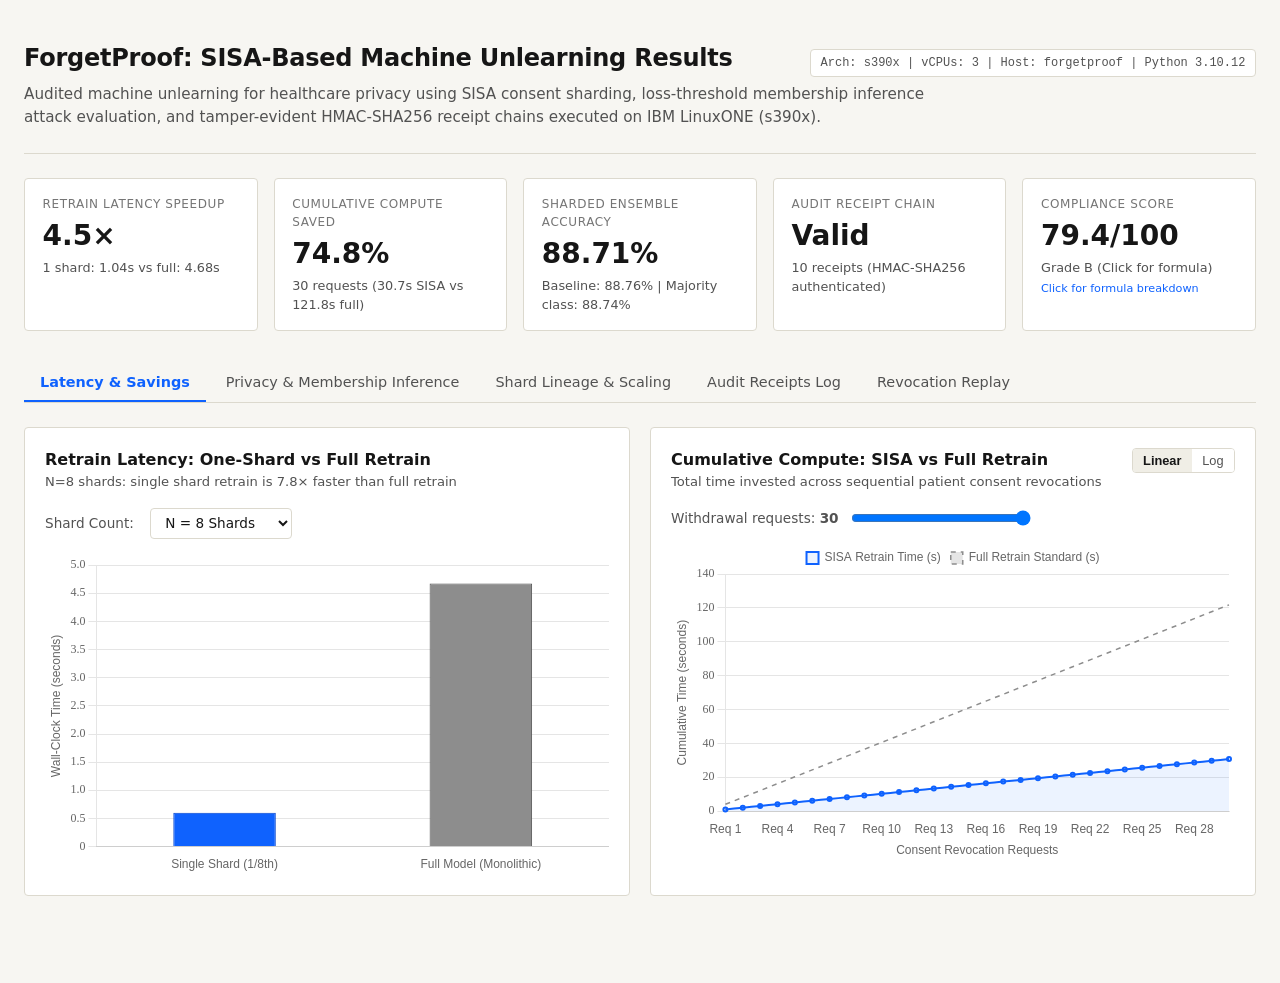
==== dashboard/index.html @ 5fce8744 "feat: complete SISA unlearning pipeline, IBM LinuxONE benchmarks, and offline interactive dashboard" ====
<!DOCTYPE html>
<html lang="en">
<head>
  <meta charset="UTF-8">
  <meta name="viewport" content="width=device-width, initial-scale=1.0">
  <title>ForgetProof — Machine Unlearning Audit & Results Dashboard</title>
  <link rel="stylesheet" href="style.css">
</head>
<body>
  <div class="dashboard-wrapper">

    <!-- Top Audit Header -->
    <header class="dashboard-header">
      <div class="title-row">
        <h1>ForgetProof: SISA-Based Machine Unlearning Results</h1>
        <span id="hardwareChip" class="hardware-chip"></span>
      </div>
      <p class="summary-text">
        Audited machine unlearning for healthcare privacy using SISA consent sharding, loss-threshold membership inference attack evaluation, and tamper-evident HMAC-SHA256 receipt chains executed on IBM LinuxONE (s390x).
      </p>
    </header>

    <!-- Key Figures Row (5 metrics) -->
    <section class="kpi-row" aria-label="Key Figures">
      <div class="kpi-cell" id="kpiSpeedupCard">
        <div class="kpi-label">Retrain Latency Speedup</div>
        <div class="kpi-num" id="kpiSpeedup">—</div>
        <div class="kpi-context" id="kpiSpeedupSub">—</div>
      </div>

      <div class="kpi-cell" id="kpiSavedCard">
        <div class="kpi-label">Cumulative Compute Saved</div>
        <div class="kpi-num" id="kpiSaved">—</div>
        <div class="kpi-context" id="kpiSavedSub">—</div>
      </div>

      <div class="kpi-cell" id="kpiAccCard">
        <div class="kpi-label">Sharded Ensemble Accuracy</div>
        <div class="kpi-num" id="kpiAcc">—</div>
        <div class="kpi-context" id="kpiAccSub">—</div>
      </div>

      <div class="kpi-cell" id="kpiChainCard">
        <div class="kpi-label">Audit Receipt Chain</div>
        <div class="kpi-num" id="kpiChain">—</div>
        <div class="kpi-context" id="kpiChainSub">—</div>
      </div>

      <div class="kpi-cell kpi-clickable" id="kpiScoreCard">
        <div class="kpi-label">Compliance Score</div>
        <div class="kpi-num" id="kpiScore">—</div>
        <div class="kpi-context" id="kpiScoreSub">—</div>
        <div class="click-hint">Click for formula breakdown</div>
      </div>
    </section>

    <!-- Tabs Navigation -->
    <nav class="tabs-nav" aria-label="Dashboard Sections">
      <button class="tab-button active" data-target="tab-latency">Latency & Savings</button>
      <button class="tab-button" data-target="tab-privacy">Privacy & Membership Inference</button>
      <button class="tab-button" data-target="tab-lineage">Shard Lineage & Scaling</button>
      <button class="tab-button" data-target="tab-receipts">Audit Receipts Log</button>
      <button class="tab-button" data-target="tab-replay">Revocation Replay</button>
    </nav>

    <!-- TAB 1: Latency and Savings -->
    <section id="tab-latency" class="tab-panel active">
      <div class="card-grid">
        <!-- Chart 1: Bar Chart (One-Shard vs Full Retrain) -->
        <div class="content-card">
          <div class="card-title-row">
            <div>
              <div class="card-title">Retrain Latency: One-Shard vs Full Retrain</div>
              <div class="card-subtitle" id="barChartSubtitle">Comparison of wall-clock retraining time per withdrawal request</div>
            </div>
            <div class="control-bar" style="margin-bottom: 0;">
              <label for="shardSelect">Shard Count:</label>
              <select id="shardSelect"></select>
            </div>
          </div>
          <div class="chart-container">
            <canvas id="retrainBarCanvas"></canvas>
          </div>
        </div>

        <!-- Chart 2: Cumulative Compute Chart -->
        <div class="content-card">
          <div class="card-title-row">
            <div>
              <div class="card-title">Cumulative Compute: SISA vs Full Retrain</div>
              <div class="card-subtitle">Total time invested across sequential patient consent revocations</div>
            </div>
            <div class="toggle-group">
              <button id="toggleLinear" class="toggle-option active">Linear</button>
              <button id="toggleLog" class="toggle-option">Log</button>
            </div>
          </div>
          <div class="control-bar">
            <div class="slider-group">
              <label for="withdrawalSlider">Withdrawal requests: <strong id="sliderVal">30</strong></label>
              <input type="range" id="withdrawalSlider" min="1" max="30" value="30">
            </div>
          </div>
          <div class="chart-container">
            <canvas id="cumulativeCanvas"></canvas>
          </div>
        </div>
      </div>
    </section>

    <!-- TAB 2: Privacy and Membership Inference -->
    <section id="tab-privacy" class="tab-panel">
      <div class="card-grid">
        <!-- Chart 3: Overlapping Loss Distribution Histogram -->
        <div class="content-card">
          <div class="card-title-row">
            <div>
              <div class="card-title">Per-Sample Cross-Entropy Loss Distributions</div>
              <div class="card-subtitle">Overlapping distributions for training members, unlearned canaries, and non-members</div>
            </div>
          </div>
          <div class="chart-container">
            <canvas id="lossHistCanvas"></canvas>
          </div>
        </div>

        <!-- Chart 4: Threshold Slider & ROC Curve -->
        <div class="content-card">
          <div class="card-title-row">
            <div>
              <div class="card-title">Membership Inference Attack ROC & Threshold Evaluation</div>
              <div class="card-subtitle">Live adversary detection metrics under varying loss thresholds</div>
            </div>
          </div>
          <div class="control-bar">
            <div class="slider-group">
              <label for="threshSlider">Decision Threshold: <strong id="threshVal">0.0685</strong></label>
              <input type="range" id="threshSlider" min="0.01" max="1.0" step="0.005" value="0.0685">
            </div>
            <div style="display: flex; gap: 1rem; font-family: var(--font-mono); font-size: 0.8rem;">
              <span>Attack Acc: <strong id="liveAccuracy">—</strong></span>
              <span>TPR: <strong id="liveTpr">—</strong></span>
              <span>FPR: <strong id="liveFpr">—</strong></span>
            </div>
          </div>
          <div class="chart-container">
            <canvas id="rocCanvas"></canvas>
          </div>
        </div>
      </div>
      <div class="plain-notice">
        Note: One canary test shows no detectable signal above noise, which is empirical evidence under this threat model, not absolute mathematical proof of unlearning.
      </div>
    </section>

    <!-- TAB 3: Shard Lineage & Scaling -->
    <section id="tab-lineage" class="tab-panel">
      <div class="content-card" style="margin-bottom: 1.25rem;">
        <div class="card-title-row">
          <div>
            <div class="card-title">Shard Sweep Scaling: N=1 to N=16</div>
            <div class="card-subtitle">Tradeoff between isolation granularity, utility, and parallel fitting latency</div>
          </div>
          <div class="toggle-group">
            <button id="toggleScalingAcc" class="toggle-option active">Accuracy</button>
            <button id="toggleScalingTime" class="toggle-option">Retrain Time</button>
          </div>
        </div>
        <div class="chart-container" style="height: 260px;">
          <canvas id="scalingCanvas"></canvas>
        </div>
      </div>

      <div class="content-card">
        <div class="card-title-row">
          <div>
            <div class="card-title">Interactive Consent Shard Lineage</div>
            <div class="card-subtitle">Hover or click any shard to trace its isolated training path through the SISA ensemble</div>
          </div>
        </div>
        <div class="lineage-svg-wrap" id="lineageSvgWrap"></div>
      </div>
    </section>

    <!-- TAB 4: Audit Receipts Log -->
    <section id="tab-receipts" class="tab-panel">
      <div class="content-card">
        <div class="card-title-row">
          <div>
            <div class="card-title">Tamper-Evident SHA-256 + HMAC Audit Trail</div>
            <div class="card-subtitle">Cryptographic log of all executed consent withdrawal requests with immutable chaining</div>
          </div>
          <div style="display: flex; gap: 0.75rem; align-items: center;">
            <input type="text" id="receiptSearch" placeholder="Filter receipts (ID, shard...)" style="width: 220px;">
            <button id="btnVerifyChain" class="btn-primary">Verify Hash Chain</button>
          </div>
        </div>

        <div id="verifyOutput" class="verify-output"></div>

        <div class="table-container" style="margin-top: 1rem;">
          <table class="audit-table">
            <thead>
              <tr>
                <th data-col="index">#</th>
                <th data-col="request_id">Request ID</th>
                <th data-col="record_id">Record ID</th>
                <th data-col="shard_id">Target Shard</th>
                <th data-col="retrain_time_seconds">Retrain Time</th>
                <th>Result</th>
                <th data-col="hash">SHA-256 Hash Prefix</th>
              </tr>
            </thead>
            <tbody id="receiptsTableBody"></tbody>
          </table>
        </div>
      </div>
    </section>

    <!-- TAB 5: Revocation Replay -->
    <section id="tab-replay" class="tab-panel">
      <div class="content-card">
        <div class="card-title-row">
          <div>
            <div class="card-title">Replay of Recorded Run</div>
            <div class="card-subtitle">Step-by-step sequential inspection of the 30 recorded consent withdrawal events</div>
          </div>
          <div class="control-bar" style="margin-bottom: 0;">
            <span id="replayStepCounter" style="font-family: var(--font-mono); font-weight: 600;">Event 1 of 30</span>
            <button id="replayPrev" class="btn-secondary">Previous</button>
            <button id="replayNext" class="btn-secondary">Next</button>
            <button id="replayPlay" class="btn-primary">Play</button>
            <button id="replayReset" class="btn-secondary">Reset</button>
          </div>
        </div>

        <div class="replay-status-box" id="replayConsole">
          Loading replay stream...
        </div>
      </div>
    </section>

  </div>

  <!-- Compliance Score Modal Disclosure -->
  <div class="modal-overlay" id="complianceModal">
    <div class="modal-dialog">
      <div class="modal-header">
        <div class="modal-title">Compliance Score Formula & Components</div>
        <button class="modal-close" id="closeComplianceModal">&times;</button>
      </div>
      <div class="modal-body">
        <p>
          <strong>Label:</strong> Our own summary metric, not a regulatory standard.
        </p>
        <p>
          The compliance score evaluates how effectively the system fulfills right-to-be-forgotten requests across four core pillars (total: 100 points):
        </p>
        <ul>
          <li><strong>Fulfillment Rate (30 pts max):</strong> Percentage of submitted withdrawal requests successfully executed without errors.</li>
          <li><strong>Speed & Latency (25 pts max):</strong> Wall-clock retrain latency benchmarked against the monolithic retrain standard.</li>
          <li><strong>Privacy Protection (25 pts max):</strong> Empirical membership inference mitigation measured via loss-threshold attack on canary records.</li>
          <li><strong>Chain Integrity (20 pts max):</strong> Cryptographic verification of the SHA-256 hash chain and HMAC-SHA256 signatures.</li>
        </ul>
        <p style="font-size: 0.8rem; color: var(--text-subtle);">
          Note: This internal scoring framework is designed to help operators benchmark unlearning service quality, but does not constitute legal or regulatory certification under GDPR, HIPAA, or CCPA.
        </p>
      </div>
    </div>
  </div>

  <!-- Local Offline Scripts (No CDN, no network calls) -->
  <script src="./vendor/chart.umd.min.js"></script>
  <script src="./data.js"></script>
  <script src="./app.js"></script>
</body>
</html>
---- dashboard/style.css ----
/* ForgetProof Results Dashboard — Clean Audit Document Style */
:root {
  --bg-page: #f7f6f2;
  --bg-card: #ffffff;
  --bg-subtle: #f0eee6;
  --border-color: #dcd9ce;
  --border-focus: #0f62fe;
  --text-main: #161616;
  --text-muted: #525252;
  --text-subtle: #757575;
  --accent-ibm: #0f62fe;
  --accent-hover: #0353e9;
  --status-valid-bg: #defbe6;
  --status-valid-text: #0e6027;
  --status-valid-border: #a7f0ba;
  --font-sans: "IBM Plex Sans", system-ui, -apple-system, "Segoe UI", Roboto, Helvetica, Arial, sans-serif;
  --font-mono: "IBM Plex Mono", "SF Mono", Consolas, Menlo, Monaco, monospace;
}

@media (prefers-color-scheme: dark) {
  :root {
    --bg-page: #121212;
    --bg-card: #1e1e1e;
    --bg-subtle: #282828;
    --border-color: #393939;
    --border-focus: #4589ff;
    --text-main: #f4f4f4;
    --text-muted: #c6c6c6;
    --text-subtle: #8d8d8d;
    --accent-ibm: #4589ff;
    --accent-hover: #78a9ff;
    --status-valid-bg: #0e2e17;
    --status-valid-text: #6fdc8c;
    --status-valid-border: #195e2b;
  }
}

* {
  margin: 0;
  padding: 0;
  box-sizing: border-box;
}

body {
  font-family: var(--font-sans);
  background-color: var(--bg-page);
  color: var(--text-main);
  line-height: 1.5;
  -webkit-font-smoothing: antialiased;
  padding: 2.5rem 1.5rem 4rem;
}

.dashboard-wrapper {
  max-width: 1360px;
  margin: 0 auto;
}

/* Header */
.dashboard-header {
  border-bottom: 1px solid var(--border-color);
  padding-bottom: 1.5rem;
  margin-bottom: 1.5rem;
}

.title-row {
  display: flex;
  justify-content: space-between;
  align-items: baseline;
  flex-wrap: wrap;
  gap: 1rem;
}

h1 {
  font-size: 1.5rem;
  font-weight: 600;
  letter-spacing: -0.01em;
  color: var(--text-main);
}

.hardware-chip {
  font-family: var(--font-mono);
  font-size: 0.75rem;
  color: var(--text-muted);
  background: var(--bg-card);
  border: 1px solid var(--border-color);
  border-radius: 4px;
  padding: 0.25rem 0.6rem;
  font-variant-numeric: tabular-nums;
}

.summary-text {
  font-size: 0.95rem;
  color: var(--text-muted);
  margin-top: 0.4rem;
  max-width: 950px;
}

/* Key Figures Row */
.kpi-row {
  display: grid;
  grid-template-columns: repeat(5, 1fr);
  gap: 1rem;
  margin-bottom: 2rem;
}

@media (max-width: 1024px) {
  .kpi-row {
    grid-template-columns: repeat(2, 1fr);
  }
}
@media (max-width: 640px) {
  .kpi-row {
    grid-template-columns: 1fr;
  }
}

.kpi-cell {
  background: var(--bg-card);
  border: 1px solid var(--border-color);
  border-radius: 4px;
  padding: 1rem 1.1rem;
  position: relative;
  cursor: default;
}

.kpi-label {
  font-size: 0.75rem;
  font-weight: 500;
  text-transform: uppercase;
  letter-spacing: 0.05em;
  color: var(--text-subtle);
  margin-bottom: 0.35rem;
}

.kpi-num {
  font-size: 1.75rem;
  font-weight: 600;
  color: var(--text-main);
  font-variant-numeric: tabular-nums;
  line-height: 1.2;
}

.kpi-context {
  font-size: 0.8rem;
  color: var(--text-muted);
  margin-top: 0.35rem;
  font-variant-numeric: tabular-nums;
}

.kpi-clickable {
  cursor: pointer;
}
.kpi-clickable:hover {
  border-color: var(--border-focus);
}
.click-hint {
  font-size: 0.7rem;
  color: var(--accent-ibm);
  margin-top: 0.25rem;
}

/* Tabs Navigation */
.tabs-nav {
  display: flex;
  gap: 0.25rem;
  border-bottom: 1px solid var(--border-color);
  margin-bottom: 1.5rem;
  overflow-x: auto;
}

.tab-button {
  background: transparent;
  border: none;
  font-family: var(--font-sans);
  font-size: 0.9rem;
  font-weight: 500;
  color: var(--text-muted);
  padding: 0.65rem 1rem;
  border-bottom: 2px solid transparent;
  cursor: pointer;
  white-space: nowrap;
}

.tab-button:hover {
  color: var(--text-main);
}

.tab-button.active {
  color: var(--accent-ibm);
  border-bottom-color: var(--accent-ibm);
  font-weight: 600;
}

/* Tab Panels */
.tab-panel {
  display: none;
}
.tab-panel.active {
  display: block;
}

/* Card Containers */
.card-grid {
  display: grid;
  grid-template-columns: repeat(auto-fit, minmax(560px, 1fr));
  gap: 1.25rem;
  margin-bottom: 1.5rem;
}

@media (max-width: 680px) {
  .card-grid {
    grid-template-columns: 1fr;
  }
}

.content-card {
  background: var(--bg-card);
  border: 1px solid var(--border-color);
  border-radius: 4px;
  padding: 1.25rem;
}

.card-title-row {
  display: flex;
  justify-content: space-between;
  align-items: baseline;
  margin-bottom: 1rem;
  gap: 1rem;
  flex-wrap: wrap;
}

.card-title {
  font-size: 1rem;
  font-weight: 600;
  color: var(--text-main);
}

.card-subtitle {
  font-size: 0.82rem;
  color: var(--text-muted);
}

/* Chart Canvas Wrapper */
.chart-container {
  position: relative;
  width: 100%;
  height: 320px;
}

/* Form Controls */
.control-bar {
  display: flex;
  align-items: center;
  gap: 1rem;
  margin-bottom: 0.85rem;
  flex-wrap: wrap;
  font-size: 0.85rem;
  color: var(--text-muted);
}

.control-bar select,
.control-bar input[type="text"],
.control-bar button {
  font-family: var(--font-sans);
  font-size: 0.85rem;
  padding: 0.35rem 0.65rem;
  border: 1px solid var(--border-color);
  border-radius: 4px;
  background: var(--bg-card);
  color: var(--text-main);
}

.control-bar select:focus,
.control-bar input[type="text"]:focus {
  outline: none;
  border-color: var(--border-focus);
}

.btn-secondary {
  cursor: pointer;
  font-weight: 500;
}
.btn-secondary:hover {
  background: var(--bg-subtle);
}

.btn-primary {
  background: var(--accent-ibm);
  color: #ffffff !important;
  border: 1px solid var(--accent-ibm) !important;
  cursor: pointer;
  font-weight: 500;
}
.btn-primary:hover {
  background: var(--accent-hover);
}

/* Range Slider */
.slider-group {
  display: flex;
  align-items: center;
  gap: 0.75rem;
}
.slider-group input[type="range"] {
  width: 180px;
}

/* Toggle Switch */
.toggle-group {
  display: inline-flex;
  border: 1px solid var(--border-color);
  border-radius: 4px;
  overflow: hidden;
}
.toggle-option {
  padding: 0.25rem 0.65rem;
  font-size: 0.8rem;
  cursor: pointer;
  background: var(--bg-card);
  color: var(--text-muted);
  border: none;
}
.toggle-option.active {
  background: var(--bg-subtle);
  color: var(--text-main);
  font-weight: 600;
}

/* Table Styles */
.table-container {
  overflow-x: auto;
  border: 1px solid var(--border-color);
  border-radius: 4px;
}

table.audit-table {
  width: 100%;
  border-collapse: collapse;
  font-size: 0.85rem;
  text-align: left;
}

table.audit-table th {
  background: var(--bg-subtle);
  color: var(--text-main);
  font-weight: 600;
  padding: 0.65rem 0.85rem;
  border-bottom: 1px solid var(--border-color);
  cursor: pointer;
  user-select: none;
  white-space: nowrap;
}

table.audit-table th:hover {
  background: var(--border-color);
}

table.audit-table td {
  padding: 0.65rem 0.85rem;
  border-bottom: 1px solid var(--border-color);
  font-variant-numeric: tabular-nums;
  vertical-align: middle;
}

table.audit-table tr:last-child td {
  border-bottom: none;
}

table.audit-table tr.receipt-row {
  cursor: pointer;
}
table.audit-table tr.receipt-row:hover td {
  background: var(--bg-subtle);
}

table.audit-table tr.expanded-details td {
  background: var(--bg-subtle);
  font-family: var(--font-mono);
  font-size: 0.8rem;
  padding: 1rem;
}

.mono-hash {
  font-family: var(--font-mono);
  font-size: 0.8rem;
}

.badge-tag {
  display: inline-block;
  padding: 0.15rem 0.5rem;
  font-size: 0.75rem;
  border-radius: 3px;
  font-weight: 500;
}

.badge-valid {
  background: var(--status-valid-bg);
  color: var(--status-valid-text);
  border: 1px solid var(--status-valid-border);
}

/* Modal Disclosure */
.modal-overlay {
  display: none;
  position: fixed;
  inset: 0;
  background: rgba(0, 0, 0, 0.4);
  z-index: 100;
  align-items: center;
  justify-content: center;
  padding: 1rem;
}
.modal-overlay.active {
  display: flex;
}
.modal-dialog {
  background: var(--bg-card);
  border: 1px solid var(--border-color);
  border-radius: 4px;
  max-width: 640px;
  width: 100%;
  padding: 1.5rem;
  box-shadow: 0 4px 20px rgba(0, 0, 0, 0.15);
}
.modal-header {
  display: flex;
  justify-content: space-between;
  align-items: baseline;
  margin-bottom: 1rem;
  border-bottom: 1px solid var(--border-color);
  padding-bottom: 0.5rem;
}
.modal-title {
  font-size: 1.1rem;
  font-weight: 600;
}
.modal-close {
  background: none;
  border: none;
  font-size: 1.25rem;
  color: var(--text-muted);
  cursor: pointer;
}
.modal-body {
  font-size: 0.9rem;
  color: var(--text-muted);
}
.modal-body p {
  margin-bottom: 0.75rem;
}
.modal-body ul {
  margin: 0.5rem 0 1rem 1.5rem;
}
.modal-body li {
  margin-bottom: 0.35rem;
}

/* SVG Lineage Diagram */
.lineage-svg-wrap {
  width: 100%;
  overflow-x: auto;
  border: 1px solid var(--border-color);
  background: var(--bg-card);
  border-radius: 4px;
  padding: 1rem;
}
svg.lineage-svg text {
  font-family: var(--font-sans);
  fill: var(--text-main);
  user-select: none;
}
svg.lineage-svg .mono-text {
  font-family: var(--font-mono);
  font-size: 11px;
}
svg.lineage-svg rect.node {
  fill: var(--bg-subtle);
  stroke: var(--border-color);
  stroke-width: 1;
  transition: all 0.2s;
  cursor: pointer;
}
svg.lineage-svg rect.node:hover,
svg.lineage-svg rect.node.highlighted {
  stroke: var(--accent-ibm);
  stroke-width: 2;
  fill: var(--bg-card);
}
svg.lineage-svg path.link {
  fill: none;
  stroke: var(--border-color);
  stroke-width: 1;
  transition: all 0.2s;
}
svg.lineage-svg path.link.highlighted {
  stroke: var(--accent-ibm);
  stroke-width: 2;
}

/* Disclaimer / Plain Notice */
.plain-notice {
  font-size: 0.82rem;
  color: var(--text-muted);
  border-left: 2px solid var(--border-color);
  padding-left: 0.75rem;
  margin-top: 1rem;
}

/* Replay Console */
.replay-panel {
  display: flex;
  gap: 1.5rem;
  flex-wrap: wrap;
}
.replay-controls {
  flex: 1;
  min-width: 320px;
}
.replay-status-box {
  background: var(--bg-subtle);
  border: 1px solid var(--border-color);
  border-radius: 4px;
  padding: 1rem;
  font-family: var(--font-mono);
  font-size: 0.85rem;
  line-height: 1.6;
}

/* Verification State */
.verify-output {
  margin-top: 0.75rem;
  font-family: var(--font-mono);
  font-size: 0.85rem;
  padding: 0.6rem 0.85rem;
  border-radius: 4px;
  display: none;
}
.verify-output.success {
  display: block;
  background: var(--status-valid-bg);
  color: var(--status-valid-text);
  border: 1px solid var(--status-valid-border);
}
.verify-output.failure {
  display: block;
  background: #ffebe9;
  color: #cf222e;
  border: 1px solid #ff8182;
}
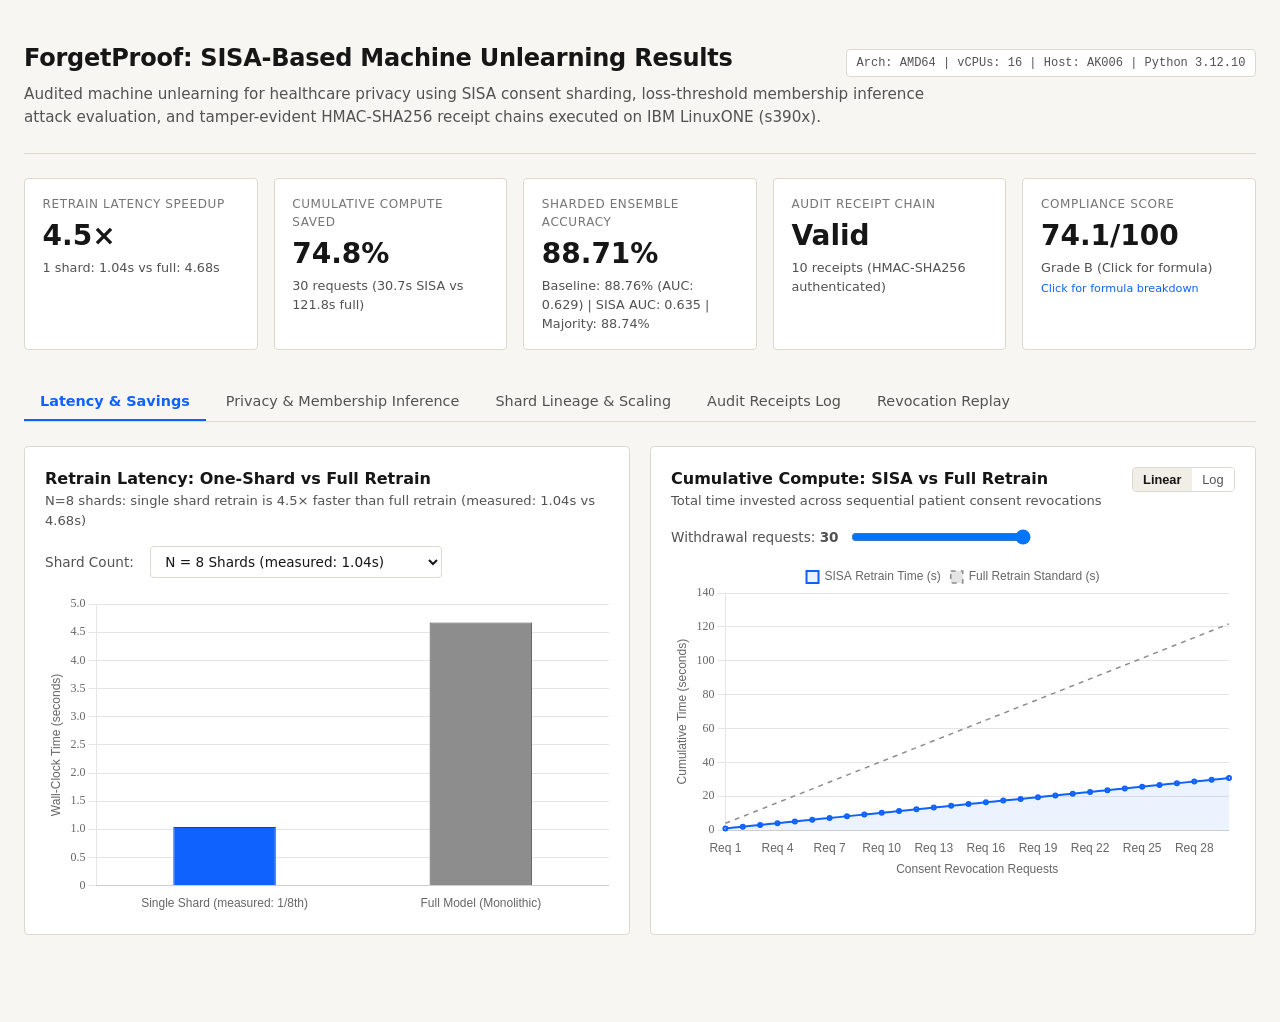
==== commit 48e1f277: "fix(dashboard): align latency, privacy notes, compliance score, and replay metadata with measured da" ====
--- a/dashboard/index.html
+++ b/dashboard/index.html
@@ -137,8 +137,8 @@
               <label for="threshSlider">Decision Threshold: <strong id="threshVal">0.0685</strong></label>
               <input type="range" id="threshSlider" min="0.01" max="1.0" step="0.005" value="0.0685">
             </div>
-            <div style="display: flex; gap: 1rem; font-family: var(--font-mono); font-size: 0.8rem;">
-              <span>Attack Acc: <strong id="liveAccuracy">—</strong></span>
+            <div style="display: flex; gap: 1rem; font-family: var(--font-mono); font-size: 0.8rem; align-items: center; flex-wrap: wrap;">
+              <span>Attack Acc: <strong id="liveAccuracy">—</strong> <span style="color: var(--text-subtle);">(majority rate: 83.3% at TPR=0)</span></span>
               <span>TPR: <strong id="liveTpr">—</strong></span>
               <span>FPR: <strong id="liveFpr">—</strong></span>
             </div>
@@ -149,7 +149,7 @@
         </div>
       </div>
       <div class="plain-notice">
-        Note: One canary test shows no detectable signal above noise, which is empirical evidence under this threat model, not absolute mathematical proof of unlearning.
+        On our canary test, the removed canaries' loss moved toward the non-member distribution after shard retraining. This is one small test and is not proof of forgetting.
       </div>
     </section>
 
@@ -224,6 +224,7 @@
           <div>
             <div class="card-title">Replay of Recorded Run</div>
             <div class="card-subtitle">Step-by-step sequential inspection of the 30 recorded consent withdrawal events</div>
+            <div style="font-size: 0.8rem; color: var(--text-subtle); margin-top: 0.35rem;">Replay uses the 30-request simulation; the receipts table lists the 10 receipts generated in the audit run.</div>
           </div>
           <div class="control-bar" style="margin-bottom: 0;">
             <span id="replayStepCounter" style="font-family: var(--font-mono); font-weight: 600;">Event 1 of 30</span>
@@ -257,11 +258,14 @@
           The compliance score evaluates how effectively the system fulfills right-to-be-forgotten requests across four core pillars (total: 100 points):
         </p>
         <ul>
-          <li><strong>Fulfillment Rate (30 pts max):</strong> Percentage of submitted withdrawal requests successfully executed without errors.</li>
-          <li><strong>Speed & Latency (25 pts max):</strong> Wall-clock retrain latency benchmarked against the monolithic retrain standard.</li>
-          <li><strong>Privacy Protection (25 pts max):</strong> Empirical membership inference mitigation measured via loss-threshold attack on canary records.</li>
-          <li><strong>Chain Integrity (20 pts max):</strong> Cryptographic verification of the SHA-256 hash chain and HMAC-SHA256 signatures.</li>
+          <li><strong>Fulfillment Rate (30 pts max):</strong> Percentage of submitted withdrawal requests successfully executed without errors. Earned: 30.0 / 30.0.</li>
+          <li><strong>Speed & Latency (25 pts max):</strong> Wall-clock retrain latency benchmarked against the monolithic retrain standard. Earned: 24.1 / 25.0.</li>
+          <li><strong>Privacy Protection (25 pts max):</strong> Membership inference mitigation: 0.0 pts awarded. Leakage reduction is -0.01 (no measurable reduction on canary test), so no privacy credit is granted. Earned: 0.0 / 25.0.</li>
+          <li><strong>Chain Integrity (20 pts max):</strong> Cryptographic verification of the SHA-256 hash chain and HMAC-SHA256 signatures. Earned: 20.0 / 20.0.</li>
         </ul>
+        <p>
+          <strong>Total Recomputed Score:</strong> 74.1 / 100 (Grade B).
+        </p>
         <p style="font-size: 0.8rem; color: var(--text-subtle);">
           Note: This internal scoring framework is designed to help operators benchmark unlearning service quality, but does not constitute legal or regulatory certification under GDPR, HIPAA, or CCPA.
         </p>
